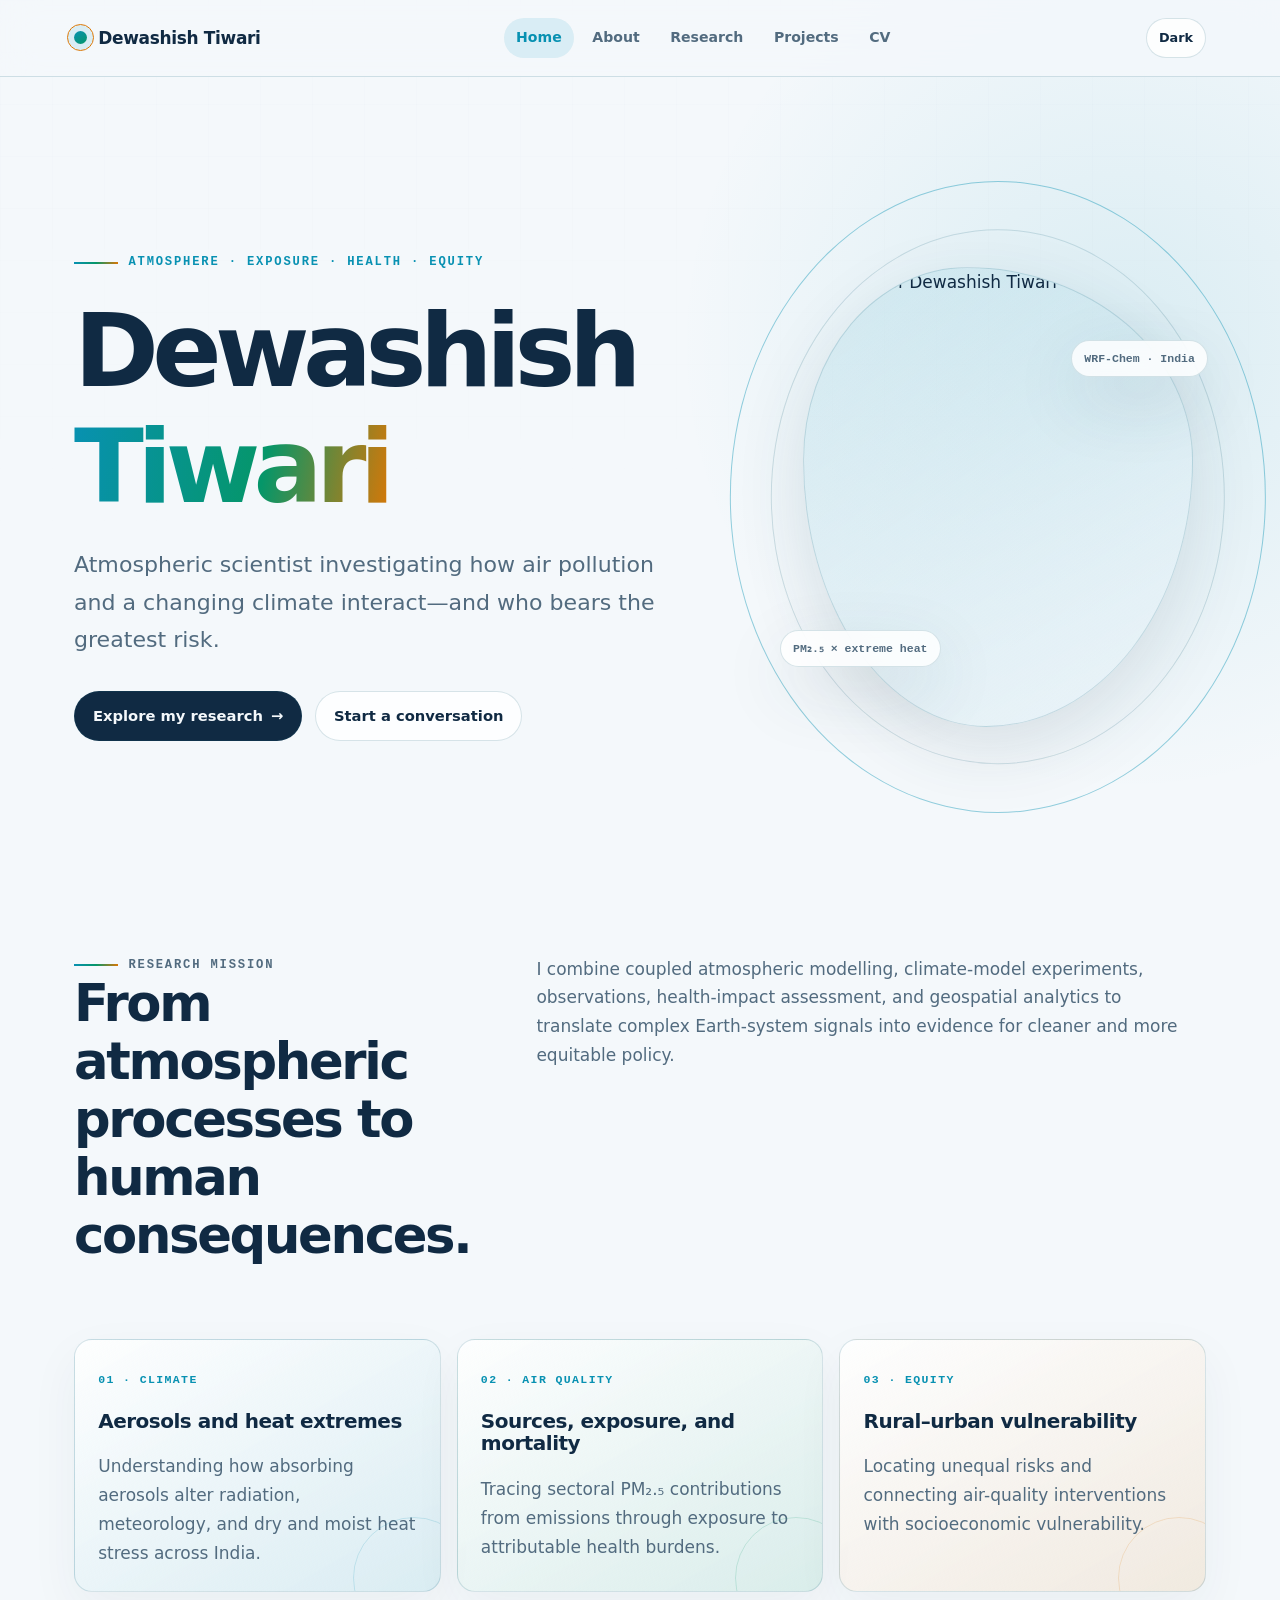
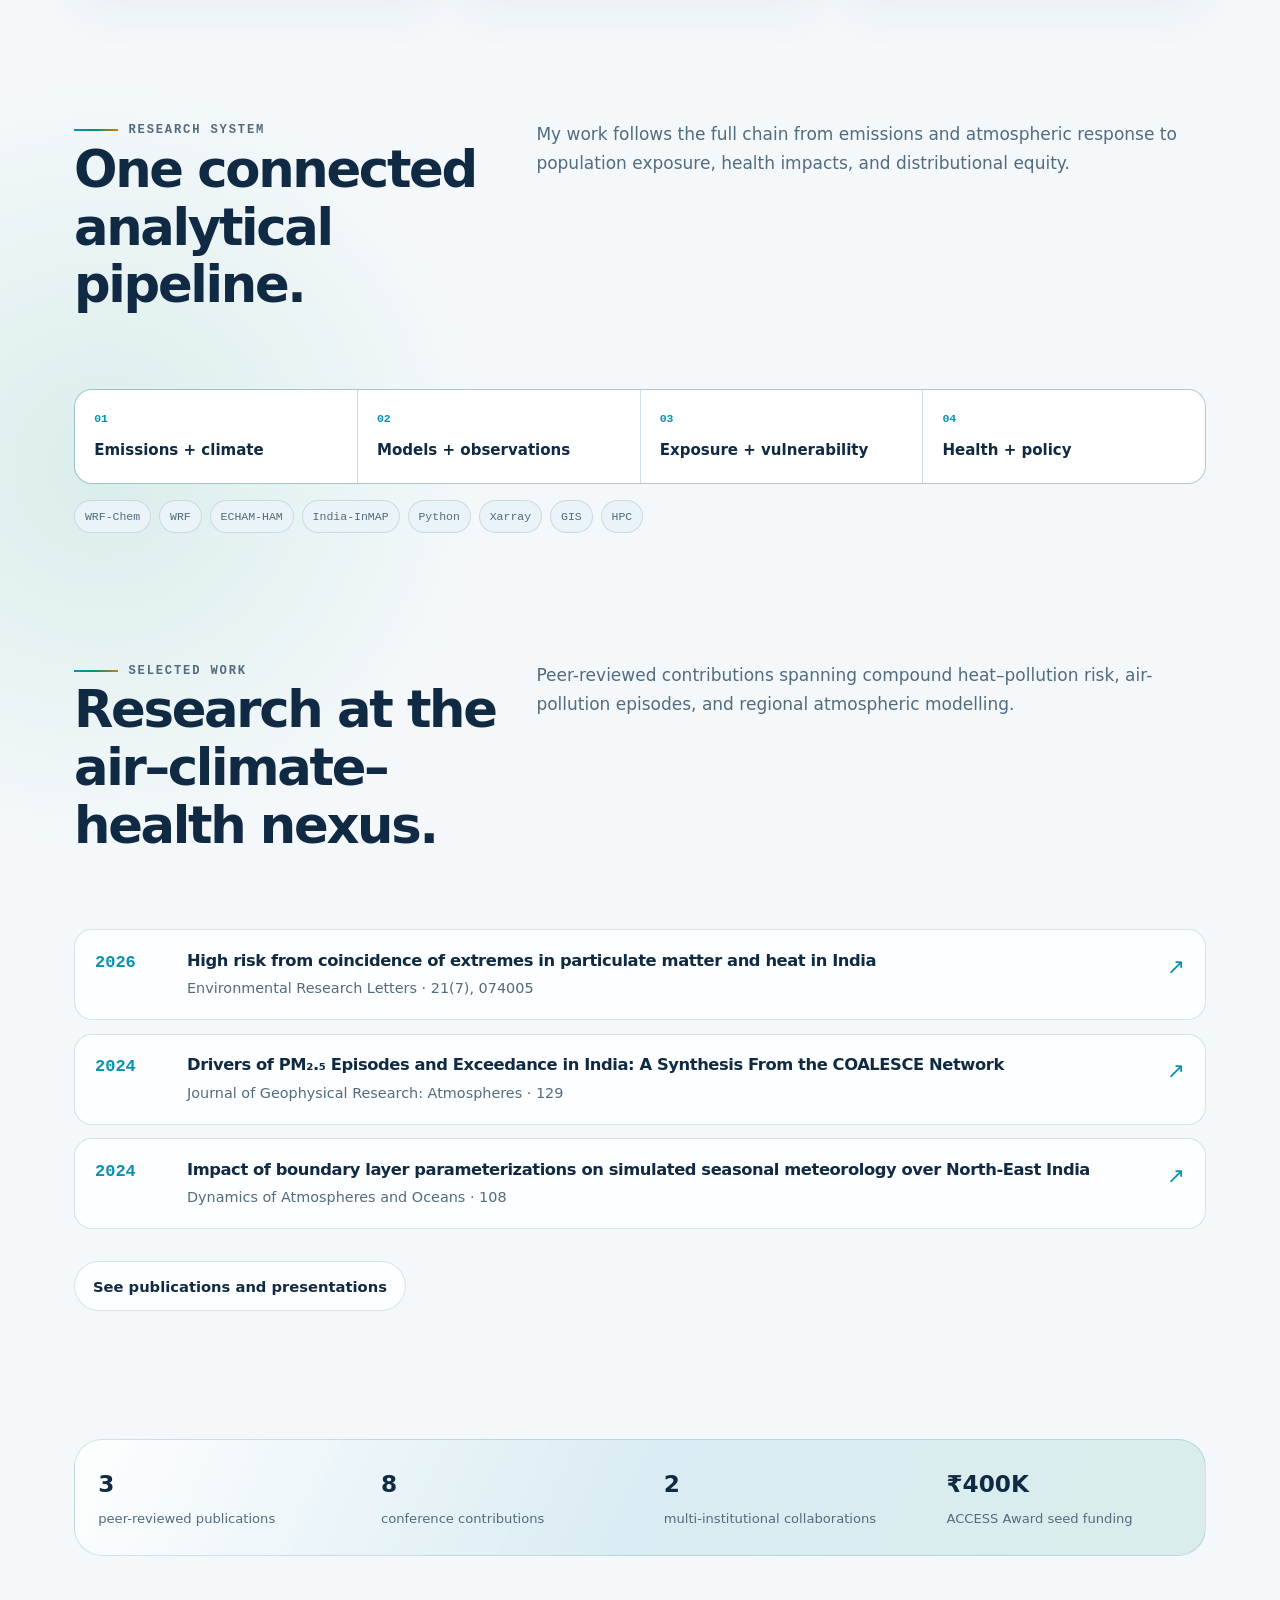
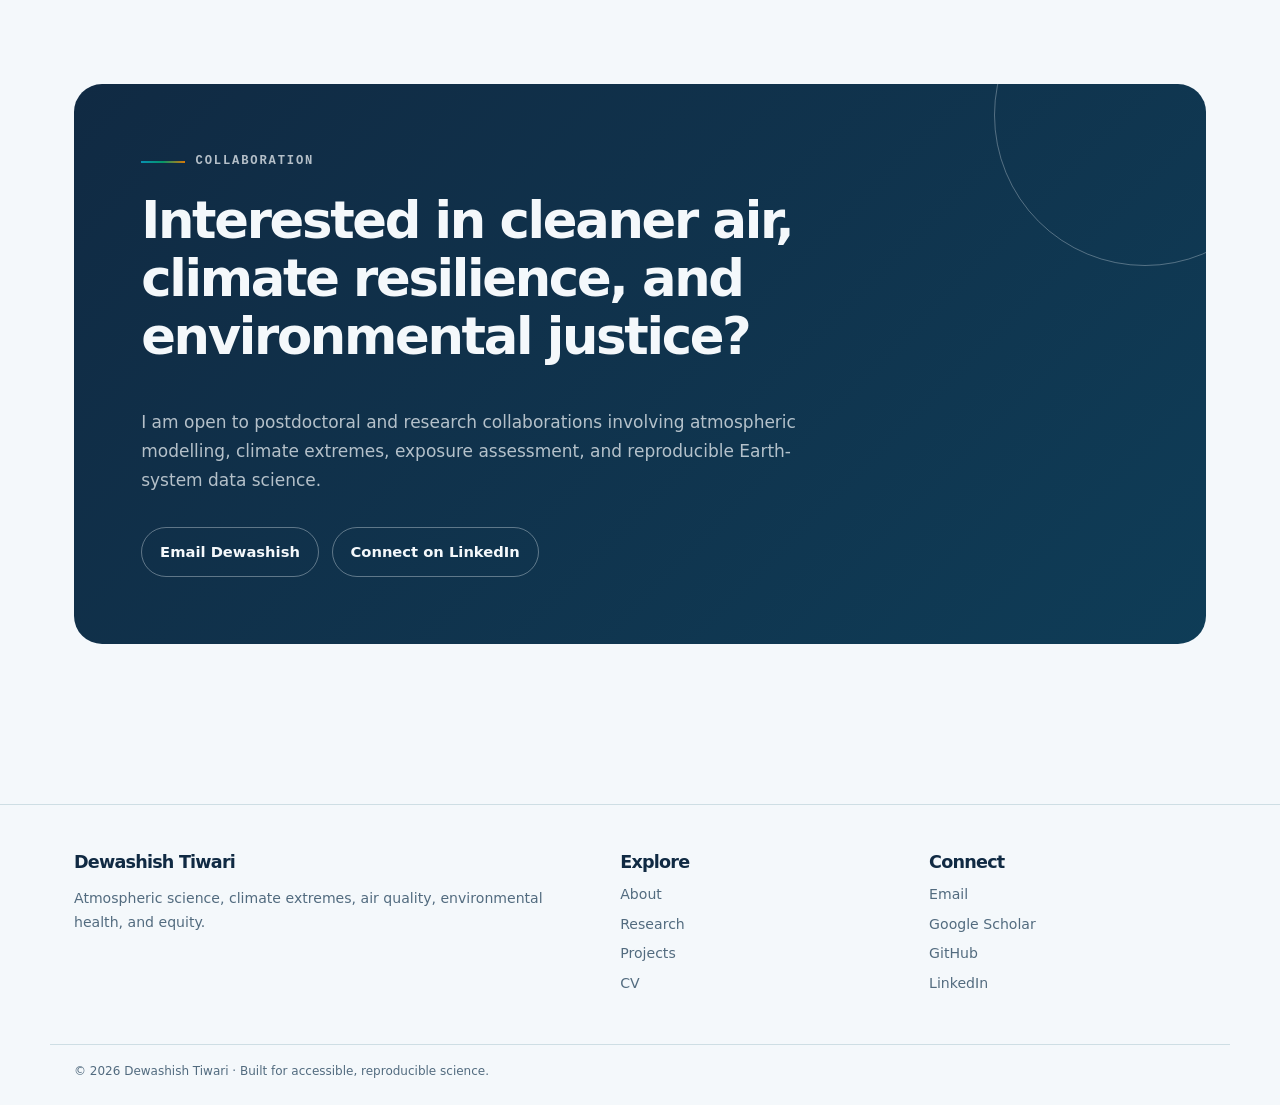
==== index.html @ 9bbf5a70 "feat: launch atmospheric science portfolio" ====
<!doctype html>
<html lang="en">
<head>
  <meta charset="utf-8">
  <meta name="viewport" content="width=device-width, initial-scale=1">
  <meta name="description" content="Dewashish Tiwari is an atmospheric scientist studying air pollution, climate extremes, environmental health, and socioeconomic vulnerability.">
  <meta name="theme-color" content="#071a2b">
  <title>Dewashish Tiwari | Atmospheric Scientist</title>
  <link rel="canonical" href="https://dewashishtiwari.github.io/">
  <link rel="icon" href="/assets/favicon.svg" type="image/svg+xml">
  <link rel="stylesheet" href="/assets/site.css">
  <script src="/assets/site.js" defer></script>
</head>
<body data-page="home">
  <a class="skip-link" href="#main">Skip to content</a>
  <header class="site-header">
    <nav class="nav-shell" aria-label="Primary navigation">
      <a class="brand" href="/"><span class="brand-mark" aria-hidden="true"></span><span>Dewashish Tiwari</span></a>
      <div class="nav-links" data-nav-links>
        <a href="/" data-page-link="home">Home</a>
        <a href="/about/" data-page-link="about">About</a>
        <a href="/research/" data-page-link="research">Research</a>
        <a href="/projects/" data-page-link="projects">Projects</a>
        <a href="/cv/" data-page-link="cv">CV</a>
      </div>
      <div class="nav-actions">
        <button class="icon-button" type="button" data-theme-toggle>Theme</button>
        <button class="icon-button menu-button" type="button" data-menu-toggle aria-expanded="false" aria-label="Open navigation">Menu</button>
      </div>
    </nav>
  </header>

  <main class="page" id="main">
    <section class="home-hero">
      <div>
        <p class="eyebrow">Atmosphere · Exposure · Health · Equity</p>
        <h1 class="hero-title">Dewashish<br><span>Tiwari</span></h1>
        <p class="lede">Atmospheric scientist investigating how air pollution and a changing climate interact—and who bears the greatest risk.</p>
        <div class="button-row">
          <a class="button primary" href="/research/">Explore my research <span aria-hidden="true">→</span></a>
          <a class="button secondary" href="mailto:dewashishtiwari07@gmail.com">Start a conversation</a>
        </div>
      </div>
      <div class="portrait-stage" aria-label="Portrait and research focus">
        <img class="portrait" src="https://avatars.githubusercontent.com/u/148653571?v=4" alt="Portrait of Dewashish Tiwari" width="460" height="460">
        <span class="signal-label one">WRF-Chem · India</span>
        <span class="signal-label two">PM₂.₅ × extreme heat</span>
      </div>
    </section>

    <section class="section reveal" aria-labelledby="mission-heading">
      <div class="section-header">
        <div><p class="eyebrow">Research mission</p><h2 id="mission-heading">From atmospheric processes to human consequences.</h2></div>
        <p>I combine coupled atmospheric modelling, climate-model experiments, observations, health-impact assessment, and geospatial analytics to translate complex Earth-system signals into evidence for cleaner and more equitable policy.</p>
      </div>
      <div class="grid-3">
        <article class="card focus-card cyan">
          <span class="number">01 · Climate</span>
          <h3>Aerosols and heat extremes</h3>
          <p>Understanding how absorbing aerosols alter radiation, meteorology, and dry and moist heat stress across India.</p>
        </article>
        <article class="card focus-card teal">
          <span class="number">02 · Air quality</span>
          <h3>Sources, exposure, and mortality</h3>
          <p>Tracing sectoral PM₂.₅ contributions from emissions through exposure to attributable health burdens.</p>
        </article>
        <article class="card focus-card amber">
          <span class="number">03 · Equity</span>
          <h3>Rural–urban vulnerability</h3>
          <p>Locating unequal risks and connecting air-quality interventions with socioeconomic vulnerability.</p>
        </article>
      </div>
    </section>

    <section class="section reveal" aria-labelledby="method-heading">
      <div class="section-header">
        <div><p class="eyebrow">Research system</p><h2 id="method-heading">One connected analytical pipeline.</h2></div>
        <p>My work follows the full chain from emissions and atmospheric response to population exposure, health impacts, and distributional equity.</p>
      </div>
      <div class="pipeline" aria-label="Research pipeline">
        <div><span>01</span><strong>Emissions + climate</strong></div>
        <div><span>02</span><strong>Models + observations</strong></div>
        <div><span>03</span><strong>Exposure + vulnerability</strong></div>
        <div><span>04</span><strong>Health + policy</strong></div>
      </div>
      <div class="tag-list" aria-label="Methods and tools">
        <span class="tag">WRF-Chem</span><span class="tag">WRF</span><span class="tag">ECHAM-HAM</span><span class="tag">India-InMAP</span><span class="tag">Python</span><span class="tag">Xarray</span><span class="tag">GIS</span><span class="tag">HPC</span>
      </div>
    </section>

    <section class="section reveal" aria-labelledby="publications-heading">
      <div class="section-header">
        <div><p class="eyebrow">Selected work</p><h2 id="publications-heading">Research at the air–climate–health nexus.</h2></div>
        <p>Peer-reviewed contributions spanning compound heat–pollution risk, air-pollution episodes, and regional atmospheric modelling.</p>
      </div>
      <div class="publication-list">
        <article class="publication">
          <span class="year">2026</span>
          <div><h3>High risk from coincidence of extremes in particulate matter and heat in India</h3><p>Environmental Research Letters · 21(7), 074005</p></div>
          <a class="arrow" href="https://doi.org/10.1088/1748-9326/ae2346" target="_blank" rel="noreferrer" aria-label="Open publication">↗</a>
        </article>
        <article class="publication">
          <span class="year">2024</span>
          <div><h3>Drivers of PM₂.₅ Episodes and Exceedance in India: A Synthesis From the COALESCE Network</h3><p>Journal of Geophysical Research: Atmospheres · 129</p></div>
          <a class="arrow" href="https://doi.org/10.1029/2024JD040834" target="_blank" rel="noreferrer" aria-label="Open publication">↗</a>
        </article>
        <article class="publication">
          <span class="year">2024</span>
          <div><h3>Impact of boundary layer parameterizations on simulated seasonal meteorology over North-East India</h3><p>Dynamics of Atmospheres and Oceans · 108</p></div>
          <a class="arrow" href="https://doi.org/10.1016/j.dynatmoce.2024.101505" target="_blank" rel="noreferrer" aria-label="Open publication">↗</a>
        </article>
      </div>
      <div class="button-row"><a class="button secondary" href="/research/">See publications and presentations</a></div>
    </section>

    <section class="section reveal" aria-label="Research highlights">
      <div class="stat-strip">
        <div class="stat"><strong>3</strong><span>peer-reviewed publications</span></div>
        <div class="stat"><strong>8</strong><span>conference contributions</span></div>
        <div class="stat"><strong>2</strong><span>multi-institutional collaborations</span></div>
        <div class="stat"><strong>₹400K</strong><span>ACCESS Award seed funding</span></div>
      </div>
    </section>

    <section class="section reveal">
      <div class="callout">
        <p class="eyebrow">Collaboration</p>
        <h2>Interested in cleaner air, climate resilience, and environmental justice?</h2>
        <p>I am open to postdoctoral and research collaborations involving atmospheric modelling, climate extremes, exposure assessment, and reproducible Earth-system data science.</p>
        <div class="button-row"><a class="button" href="mailto:dewashishtiwari07@gmail.com">Email Dewashish</a><a class="button" href="https://www.linkedin.com/in/dewashish-tiwari-4903a4145/" target="_blank" rel="noreferrer">Connect on LinkedIn</a></div>
      </div>
    </section>
  </main>

  <footer class="site-footer">
    <div class="footer-grid">
      <div><h2>Dewashish Tiwari</h2><p>Atmospheric science, climate extremes, air quality, environmental health, and equity.</p></div>
      <div><h2>Explore</h2><div class="footer-links"><a href="/about/">About</a><a href="/research/">Research</a><a href="/projects/">Projects</a><a href="/cv/">CV</a></div></div>
      <div><h2>Connect</h2><div class="footer-links"><a href="mailto:dewashishtiwari07@gmail.com">Email</a><a href="https://scholar.google.com/citations?user=yhNojn8AAAAJ&hl=en&oi=ao" target="_blank" rel="noreferrer">Google Scholar</a><a href="https://github.com/Dewashishtiwari" target="_blank" rel="noreferrer">GitHub</a><a href="https://www.linkedin.com/in/dewashish-tiwari-4903a4145/" target="_blank" rel="noreferrer">LinkedIn</a></div></div>
    </div>
    <div class="footer-bottom">© 2026 Dewashish Tiwari · Built for accessible, reproducible science.</div>
  </footer>
</body>
</html>
---- assets/site.css ----
:root {
  color-scheme: light;
  --bg: #f4f8fb;
  --surface: rgba(255, 255, 255, 0.82);
  --surface-solid: #ffffff;
  --surface-2: #eaf3f8;
  --ink: #102a43;
  --muted: #526b7f;
  --line: rgba(20, 96, 120, 0.17);
  --cyan: #0891b2;
  --teal: #059669;
  --amber: #d97706;
  --blue: #2563eb;
  --cyan-soft: rgba(8, 145, 178, 0.11);
  --teal-soft: rgba(5, 150, 105, 0.11);
  --amber-soft: rgba(217, 119, 6, 0.11);
  --shadow: 0 24px 70px rgba(30, 64, 86, 0.12);
  --radius-lg: 28px;
  --radius-md: 18px;
  --content: 1180px;
}

[data-theme="dark"] {
  color-scheme: dark;
  --bg: #06111d;
  --surface: rgba(9, 29, 47, 0.82);
  --surface-solid: #0b1d2f;
  --surface-2: #10283d;
  --ink: #ecf8ff;
  --muted: #9db4c6;
  --line: rgba(125, 211, 252, 0.16);
  --cyan: #22d3ee;
  --teal: #34d399;
  --amber: #f59e0b;
  --blue: #60a5fa;
  --cyan-soft: rgba(34, 211, 238, 0.1);
  --teal-soft: rgba(52, 211, 153, 0.1);
  --amber-soft: rgba(245, 158, 11, 0.1);
  --shadow: 0 30px 90px rgba(0, 0, 0, 0.32);
}

* { box-sizing: border-box; }

html { scroll-behavior: smooth; }

body {
  margin: 0;
  background:
    radial-gradient(circle at 88% 8%, var(--cyan-soft), transparent 28rem),
    radial-gradient(circle at 8% 48%, var(--teal-soft), transparent 24rem),
    var(--bg);
  color: var(--ink);
  font-family: Inter, ui-sans-serif, system-ui, -apple-system, BlinkMacSystemFont, "Segoe UI", sans-serif;
  font-size: 17px;
  line-height: 1.7;
  min-height: 100vh;
}

body::before {
  background-image:
    linear-gradient(var(--line) 1px, transparent 1px),
    linear-gradient(90deg, var(--line) 1px, transparent 1px);
  background-size: 52px 52px;
  content: "";
  inset: 0;
  mask-image: linear-gradient(to bottom, rgba(0,0,0,.32), transparent 72%);
  opacity: .24;
  pointer-events: none;
  position: fixed;
  z-index: -2;
}

a { color: var(--cyan); text-underline-offset: 4px; }
a:hover { color: var(--teal); }
img { display: block; max-width: 100%; }

.skip-link {
  background: var(--ink);
  color: var(--bg);
  left: 1rem;
  padding: .7rem 1rem;
  position: fixed;
  top: -5rem;
  z-index: 100;
}
.skip-link:focus { top: 1rem; }

.site-header {
  backdrop-filter: blur(18px);
  background: color-mix(in srgb, var(--bg) 78%, transparent);
  border-bottom: 1px solid var(--line);
  position: sticky;
  top: 0;
  z-index: 40;
}

.nav-shell {
  align-items: center;
  display: flex;
  justify-content: space-between;
  margin: 0 auto;
  max-width: var(--content);
  min-height: 76px;
  padding: .7rem 1.5rem;
}

.brand {
  align-items: center;
  color: var(--ink);
  display: inline-flex;
  font-weight: 760;
  gap: .7rem;
  letter-spacing: -.02em;
  text-decoration: none;
}

.brand-mark {
  background: linear-gradient(145deg, var(--cyan), var(--teal));
  border-radius: 50%;
  box-shadow: 0 0 0 6px var(--cyan-soft);
  height: 13px;
  position: relative;
  width: 13px;
}

.brand-mark::after {
  border: 1px solid var(--amber);
  border-radius: 50%;
  content: "";
  height: 25px;
  left: -7px;
  position: absolute;
  top: -7px;
  width: 25px;
}

.nav-links { align-items: center; display: flex; gap: .35rem; }
.nav-links a {
  border-radius: 999px;
  color: var(--muted);
  font-size: .88rem;
  font-weight: 650;
  padding: .48rem .78rem;
  text-decoration: none;
}
.nav-links a:hover,
.nav-links a[aria-current="page"] { background: var(--cyan-soft); color: var(--cyan); }

.icon-button {
  align-items: center;
  background: var(--surface);
  border: 1px solid var(--line);
  border-radius: 999px;
  color: var(--ink);
  cursor: pointer;
  display: inline-flex;
  font: inherit;
  font-size: .8rem;
  font-weight: 700;
  height: 40px;
  justify-content: center;
  min-width: 40px;
  padding: 0 .75rem;
}

.menu-button { display: none; }

.page {
  margin: 0 auto;
  max-width: var(--content);
  padding: 3.6rem 1.5rem 6rem;
}

.home-hero {
  align-items: center;
  display: grid;
  gap: clamp(2.5rem, 7vw, 7rem);
  grid-template-columns: minmax(0, 1.2fr) minmax(290px, .8fr);
  min-height: calc(100vh - 144px);
  padding: 3rem 0 5rem;
}

.eyebrow {
  align-items: center;
  color: var(--cyan);
  display: flex;
  font-family: "SFMono-Regular", Consolas, monospace;
  font-size: .76rem;
  font-weight: 700;
  gap: .65rem;
  letter-spacing: .15em;
  margin: 0 0 1.25rem;
  text-transform: uppercase;
}

.eyebrow::before {
  background: linear-gradient(90deg, var(--cyan), var(--teal), var(--amber));
  content: "";
  height: 2px;
  width: 44px;
}

h1, h2, h3 { line-height: 1.13; margin-top: 0; }
h1 { font-size: clamp(3.2rem, 8vw, 6.7rem); letter-spacing: -.065em; margin-bottom: 1.35rem; }
h2 { font-size: clamp(2rem, 4vw, 3.4rem); letter-spacing: -.045em; }
h3 { font-size: 1.25rem; letter-spacing: -.025em; }

.hero-title span {
  background: linear-gradient(100deg, var(--cyan), var(--teal) 60%, var(--amber));
  background-clip: text;
  color: transparent;
}

.lede { color: var(--muted); font-size: clamp(1.12rem, 2vw, 1.38rem); max-width: 720px; }
.intro { color: var(--muted); font-size: 1.08rem; max-width: 760px; }

.button-row { display: flex; flex-wrap: wrap; gap: .8rem; margin-top: 2rem; }
.button {
  align-items: center;
  border: 1px solid var(--line);
  border-radius: 999px;
  display: inline-flex;
  font-size: .92rem;
  font-weight: 750;
  gap: .5rem;
  padding: .72rem 1.12rem;
  text-decoration: none;
}
.button.primary { background: var(--ink); color: var(--bg); }
.button.primary:hover { background: var(--cyan); color: #fff; }
.button.secondary { background: var(--surface); color: var(--ink); }
.button.secondary:hover { border-color: var(--cyan); color: var(--cyan); }

.portrait-stage { margin: 0 auto; max-width: 390px; position: relative; width: 100%; }
.portrait-stage::before,
.portrait-stage::after {
  border: 1px solid var(--line);
  border-radius: 50%;
  content: "";
  left: 50%;
  position: absolute;
  top: 50%;
  transform: translate(-50%, -50%);
}
.portrait-stage::before { height: 116%; width: 116%; }
.portrait-stage::after { border-color: var(--cyan); height: 137%; opacity: .42; width: 137%; }

.portrait {
  aspect-ratio: 1;
  background: linear-gradient(145deg, var(--cyan-soft), var(--surface-2));
  border: 1px solid var(--line);
  border-radius: 42% 58% 53% 47% / 42% 42% 58% 58%;
  box-shadow: var(--shadow);
  object-fit: cover;
  position: relative;
  width: 100%;
  z-index: 2;
}

.signal-label {
  backdrop-filter: blur(12px);
  background: var(--surface);
  border: 1px solid var(--line);
  border-radius: 999px;
  box-shadow: var(--shadow);
  color: var(--muted);
  font-family: "SFMono-Regular", Consolas, monospace;
  font-size: .72rem;
  font-weight: 700;
  padding: .48rem .78rem;
  position: absolute;
  z-index: 3;
}
.signal-label.one { right: -1rem; top: 16%; }
.signal-label.two { bottom: 13%; left: -1.4rem; }

.section { padding: 4rem 0; }
.section-header { display: grid; gap: 1rem; grid-template-columns: .8fr 1.2fr; margin-bottom: 2rem; }
.section-header p { color: var(--muted); margin: 0; max-width: 650px; }

.grid-2, .grid-3, .grid-4 { display: grid; gap: 1rem; }
.grid-2 { grid-template-columns: repeat(2, minmax(0, 1fr)); }
.grid-3 { grid-template-columns: repeat(3, minmax(0, 1fr)); }
.grid-4 { grid-template-columns: repeat(4, minmax(0, 1fr)); }

.card {
  background: var(--surface);
  border: 1px solid var(--line);
  border-radius: var(--radius-md);
  box-shadow: 0 18px 50px rgba(30, 64, 86, .05);
  padding: 1.45rem;
}
.card p { color: var(--muted); margin-bottom: 0; }
.card .number {
  color: var(--cyan);
  font-family: "SFMono-Regular", Consolas, monospace;
  font-size: .72rem;
  font-weight: 750;
  letter-spacing: .12em;
  text-transform: uppercase;
}

.focus-card { min-height: 250px; overflow: hidden; position: relative; }
.focus-card::after {
  border: 1px solid currentColor;
  border-radius: 50%;
  bottom: -48px;
  content: "";
  height: 120px;
  opacity: .16;
  position: absolute;
  right: -35px;
  width: 120px;
}
.focus-card.cyan { background: linear-gradient(150deg, var(--surface), var(--cyan-soft)); color: var(--cyan); }
.focus-card.teal { background: linear-gradient(150deg, var(--surface), var(--teal-soft)); color: var(--teal); }
.focus-card.amber { background: linear-gradient(150deg, var(--surface), var(--amber-soft)); color: var(--amber); }
.focus-card h3 { color: var(--ink); margin-top: 1.1rem; }

.publication-list { display: grid; gap: .85rem; }
.publication {
  align-items: start;
  background: var(--surface);
  border: 1px solid var(--line);
  border-radius: var(--radius-md);
  display: grid;
  gap: 1rem;
  grid-template-columns: 76px 1fr auto;
  padding: 1.15rem 1.25rem;
}
.publication .year { color: var(--cyan); font-family: "SFMono-Regular", Consolas, monospace; font-weight: 750; }
.publication h3 { font-size: 1.02rem; line-height: 1.45; margin-bottom: .25rem; }
.publication p { color: var(--muted); font-size: .9rem; margin: 0; }
.publication .arrow { font-size: 1.35rem; text-decoration: none; }

.page-hero { border-bottom: 1px solid var(--line); padding: 3rem 0 3.5rem; }
.page-hero h1 { font-size: clamp(2.8rem, 7vw, 5.6rem); max-width: 980px; }
.page-hero .lede { max-width: 850px; }

.about-grid { align-items: start; display: grid; gap: 3rem; grid-template-columns: 320px 1fr; }
.profile-panel { position: sticky; top: 110px; }
.profile-panel .portrait { margin-bottom: 1.5rem; }
.profile-panel dl { border-top: 1px solid var(--line); margin: 0; }
.profile-panel dl div { border-bottom: 1px solid var(--line); padding: .72rem 0; }
.profile-panel dt { color: var(--muted); font-size: .73rem; font-weight: 700; letter-spacing: .1em; text-transform: uppercase; }
.profile-panel dd { margin: .12rem 0 0; }

.prose { max-width: 760px; }
.prose h2 { font-size: clamp(1.9rem, 4vw, 2.8rem); margin-top: 3rem; }
.prose p { color: var(--muted); }
.prose strong { color: var(--ink); }

.pipeline {
  display: grid;
  gap: 1px;
  grid-template-columns: repeat(4, 1fr);
  margin-top: 2rem;
  overflow: hidden;
  border: 1px solid var(--line);
  border-radius: var(--radius-md);
  background: var(--line);
}
.pipeline div { background: var(--surface-solid); padding: 1.2rem; }
.pipeline span { color: var(--cyan); display: block; font-family: "SFMono-Regular", Consolas, monospace; font-size: .72rem; font-weight: 750; margin-bottom: .4rem; }
.pipeline strong { font-size: .94rem; }

.timeline { margin-left: .55rem; padding-left: 1.7rem; position: relative; }
.timeline::before { background: linear-gradient(var(--cyan), var(--teal), var(--amber)); content: ""; inset: .45rem auto .5rem 0; position: absolute; width: 2px; }
.timeline-item { padding: 0 0 2.2rem 1rem; position: relative; }
.timeline-item::before { background: var(--bg); border: 3px solid var(--cyan); border-radius: 50%; content: ""; height: 13px; left: -2.1rem; position: absolute; top: .42rem; width: 13px; }
.timeline-item .date { color: var(--cyan); font-family: "SFMono-Regular", Consolas, monospace; font-size: .78rem; font-weight: 750; }
.timeline-item h3 { margin: .35rem 0 .2rem; }
.timeline-item p, .timeline-item li { color: var(--muted); }

.tag-list { display: flex; flex-wrap: wrap; gap: .5rem; margin-top: 1rem; }
.tag {
  background: var(--surface-2);
  border: 1px solid var(--line);
  border-radius: 999px;
  color: var(--muted);
  font-family: "SFMono-Regular", Consolas, monospace;
  font-size: .72rem;
  padding: .35rem .62rem;
}

.project-card { display: flex; flex-direction: column; min-height: 330px; }
.project-card .status { color: var(--teal); font-family: "SFMono-Regular", Consolas, monospace; font-size: .72rem; font-weight: 750; letter-spacing: .08em; text-transform: uppercase; }
.project-card .project-link { margin-top: auto; padding-top: 1.2rem; }

.cv-section { border-top: 1px solid var(--line); display: grid; gap: 2rem; grid-template-columns: 230px 1fr; padding: 3rem 0; }
.cv-section > h2 { font-size: 1.35rem; }
.cv-entry { margin-bottom: 2rem; }
.cv-entry:last-child { margin-bottom: 0; }
.cv-entry-header { align-items: baseline; display: flex; gap: 1rem; justify-content: space-between; }
.cv-entry h3 { margin-bottom: .2rem; }
.cv-entry .date { color: var(--cyan); flex: none; font-family: "SFMono-Regular", Consolas, monospace; font-size: .78rem; font-weight: 750; }
.cv-entry .institution, .cv-entry p, .cv-entry li { color: var(--muted); }
.cv-entry ul { padding-left: 1.2rem; }

.stat-strip {
  background: linear-gradient(115deg, var(--surface), var(--cyan-soft), var(--teal-soft));
  border: 1px solid var(--line);
  border-radius: var(--radius-lg);
  display: grid;
  gap: 1px;
  grid-template-columns: repeat(4, 1fr);
  overflow: hidden;
}
.stat { padding: 1.45rem; }
.stat strong { display: block; font-size: 1.45rem; }
.stat span { color: var(--muted); font-size: .82rem; }

.callout {
  background: var(--ink);
  background: linear-gradient(135deg, var(--ink), color-mix(in srgb, var(--ink) 82%, var(--cyan)));
  border-radius: var(--radius-lg);
  color: var(--bg);
  overflow: hidden;
  padding: clamp(2rem, 6vw, 4.2rem);
  position: relative;
}
.callout::after { border: 1px solid color-mix(in srgb, var(--bg) 30%, transparent); border-radius: 50%; content: ""; height: 300px; position: absolute; right: -90px; top: -120px; width: 300px; }
.callout h2 { max-width: 760px; position: relative; z-index: 1; }
.callout p { color: color-mix(in srgb, var(--bg) 72%, transparent); max-width: 700px; position: relative; z-index: 1; }
.callout .button { border-color: color-mix(in srgb, var(--bg) 35%, transparent); color: var(--bg); position: relative; z-index: 1; }

.site-footer { border-top: 1px solid var(--line); }
.footer-grid { display: grid; gap: 2rem; grid-template-columns: 1.3fr .7fr .7fr; margin: 0 auto; max-width: var(--content); padding: 3rem 1.5rem; }
.footer-grid h2 { font-size: 1.1rem; margin-bottom: .65rem; }
.footer-grid p, .footer-grid a { color: var(--muted); font-size: .88rem; }
.footer-links { display: grid; gap: .35rem; }
.footer-links a { text-decoration: none; }
.footer-bottom { border-top: 1px solid var(--line); color: var(--muted); font-size: .75rem; margin: 0 auto; max-width: var(--content); padding: 1rem 1.5rem 1.5rem; }

.reveal { opacity: 1; transform: none; }
.js .reveal { opacity: 0; transform: translateY(14px); transition: opacity .55s ease, transform .55s ease; }
.js .reveal.visible { opacity: 1; transform: translateY(0); }

:focus-visible { outline: 3px solid var(--amber); outline-offset: 3px; }

@media (max-width: 900px) {
  .menu-button { display: inline-flex; }
  .nav-actions { align-items: center; display: flex; gap: .5rem; }
  .nav-links {
    align-items: stretch;
    background: var(--surface-solid);
    border: 1px solid var(--line);
    border-radius: var(--radius-md);
    box-shadow: var(--shadow);
    display: none;
    flex-direction: column;
    left: 1rem;
    padding: .75rem;
    position: absolute;
    right: 1rem;
    top: calc(100% + .5rem);
  }
  .nav-links.open { display: flex; }
  .home-hero { grid-template-columns: 1fr; min-height: auto; }
  .portrait-stage { margin-top: 3rem; max-width: 320px; }
  .section-header, .about-grid, .cv-section { grid-template-columns: 1fr; }
  .profile-panel { position: static; }
  .profile-panel .portrait { max-width: 300px; }
  .grid-3, .grid-4 { grid-template-columns: repeat(2, minmax(0, 1fr)); }
  .pipeline { grid-template-columns: repeat(2, 1fr); }
  .footer-grid { grid-template-columns: 1fr 1fr; }
  .footer-grid > :first-child { grid-column: 1 / -1; }
}

@media (max-width: 620px) {
  body { font-size: 16px; }
  .page { padding: 2.4rem 1rem 4.5rem; }
  .nav-shell { padding-inline: 1rem; }
  .brand span:last-child { max-width: 190px; overflow: hidden; text-overflow: ellipsis; white-space: nowrap; }
  .grid-2, .grid-3, .grid-4, .stat-strip { grid-template-columns: 1fr; }
  .publication { grid-template-columns: 54px 1fr; }
  .publication .arrow { display: none; }
  .pipeline { grid-template-columns: 1fr; }
  .cv-entry-header { align-items: flex-start; flex-direction: column; gap: .2rem; }
  .footer-grid { grid-template-columns: 1fr; }
  .footer-grid > :first-child { grid-column: auto; }
  .signal-label.one { right: -.4rem; }
  .signal-label.two { left: -.4rem; }
}

@media (prefers-reduced-motion: reduce) {
  *, *::before, *::after { scroll-behavior: auto !important; transition: none !important; }
  .reveal { opacity: 1; transform: none; }
}
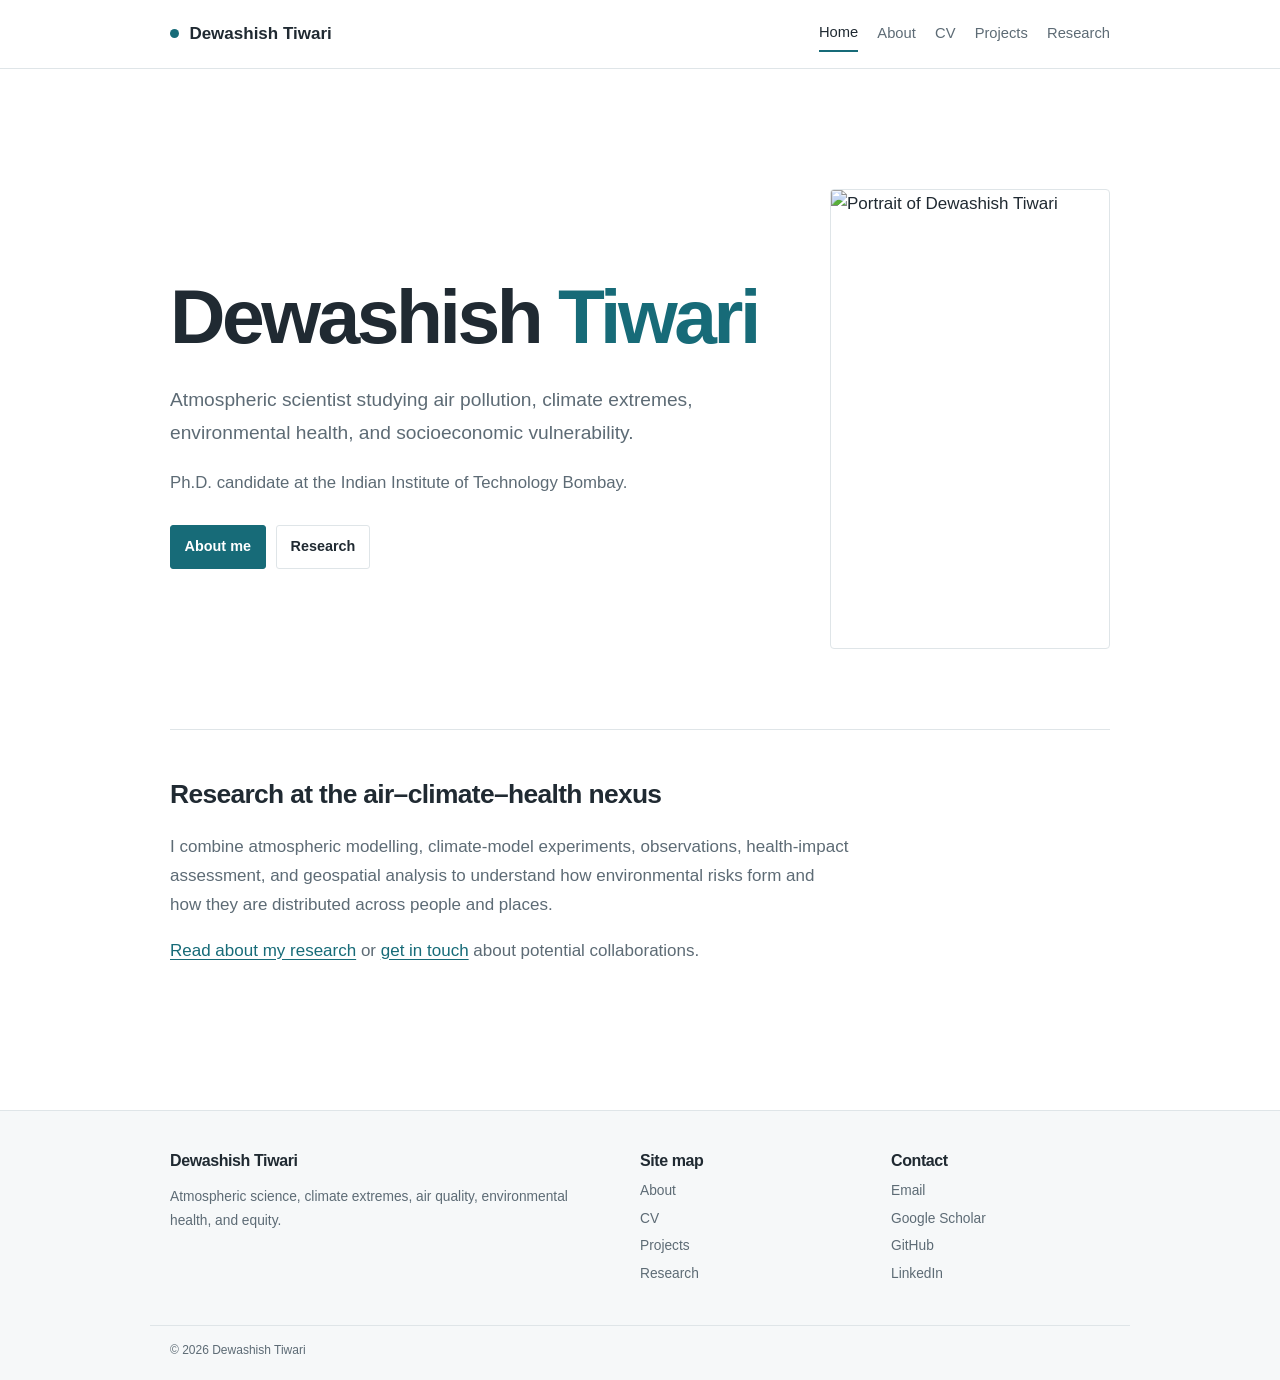
==== commit 55cac971: "style: simplify academic portfolio design" ====
--- a/index.html
+++ b/index.html
@@ -4,7 +4,7 @@
   <meta charset="utf-8">
   <meta name="viewport" content="width=device-width, initial-scale=1">
   <meta name="description" content="Dewashish Tiwari is an atmospheric scientist studying air pollution, climate extremes, environmental health, and socioeconomic vulnerability.">
-  <meta name="theme-color" content="#071a2b">
+  <meta name="theme-color" content="#ffffff">
   <title>Dewashish Tiwari | Atmospheric Scientist</title>
   <link rel="canonical" href="https://dewashishtiwari.github.io/">
   <link rel="icon" href="/assets/favicon.svg" type="image/svg+xml">
@@ -19,115 +19,30 @@
       <div class="nav-links" data-nav-links>
         <a href="/" data-page-link="home">Home</a>
         <a href="/about/" data-page-link="about">About</a>
+        <a href="/cv/" data-page-link="cv">CV</a>
+        <a href="/projects/" data-page-link="projects">Projects</a>
         <a href="/research/" data-page-link="research">Research</a>
-        <a href="/projects/" data-page-link="projects">Projects</a>
-        <a href="/cv/" data-page-link="cv">CV</a>
       </div>
-      <div class="nav-actions">
-        <button class="icon-button" type="button" data-theme-toggle>Theme</button>
-        <button class="icon-button menu-button" type="button" data-menu-toggle aria-expanded="false" aria-label="Open navigation">Menu</button>
-      </div>
+      <div class="nav-actions"><button class="icon-button menu-button" type="button" data-menu-toggle aria-expanded="false" aria-label="Open navigation">Menu</button></div>
     </nav>
   </header>
 
   <main class="page" id="main">
     <section class="home-hero">
       <div>
-        <p class="eyebrow">Atmosphere · Exposure · Health · Equity</p>
-        <h1 class="hero-title">Dewashish<br><span>Tiwari</span></h1>
-        <p class="lede">Atmospheric scientist investigating how air pollution and a changing climate interact—and who bears the greatest risk.</p>
-        <div class="button-row">
-          <a class="button primary" href="/research/">Explore my research <span aria-hidden="true">→</span></a>
-          <a class="button secondary" href="mailto:dewashishtiwari07@gmail.com">Start a conversation</a>
-        </div>
+        <h1 class="hero-title">Dewashish <span>Tiwari</span></h1>
+        <p class="lede">Atmospheric scientist studying air pollution, climate extremes, environmental health, and socioeconomic vulnerability.</p>
+        <p class="intro">Ph.D. candidate at the Indian Institute of Technology Bombay.</p>
+        <div class="button-row"><a class="button primary" href="/about/">About me</a><a class="button secondary" href="/research/">Research</a></div>
       </div>
-      <div class="portrait-stage" aria-label="Portrait and research focus">
-        <img class="portrait" src="https://avatars.githubusercontent.com/u/148653571?v=4" alt="Portrait of Dewashish Tiwari" width="460" height="460">
-        <span class="signal-label one">WRF-Chem · India</span>
-        <span class="signal-label two">PM₂.₅ × extreme heat</span>
-      </div>
+      <div class="portrait-stage"><img class="portrait" src="https://avatars.githubusercontent.com/u/148653571?v=4" alt="Portrait of Dewashish Tiwari" width="460" height="460"></div>
     </section>
 
-    <section class="section reveal" aria-labelledby="mission-heading">
-      <div class="section-header">
-        <div><p class="eyebrow">Research mission</p><h2 id="mission-heading">From atmospheric processes to human consequences.</h2></div>
-        <p>I combine coupled atmospheric modelling, climate-model experiments, observations, health-impact assessment, and geospatial analytics to translate complex Earth-system signals into evidence for cleaner and more equitable policy.</p>
-      </div>
-      <div class="grid-3">
-        <article class="card focus-card cyan">
-          <span class="number">01 · Climate</span>
-          <h3>Aerosols and heat extremes</h3>
-          <p>Understanding how absorbing aerosols alter radiation, meteorology, and dry and moist heat stress across India.</p>
-        </article>
-        <article class="card focus-card teal">
-          <span class="number">02 · Air quality</span>
-          <h3>Sources, exposure, and mortality</h3>
-          <p>Tracing sectoral PM₂.₅ contributions from emissions through exposure to attributable health burdens.</p>
-        </article>
-        <article class="card focus-card amber">
-          <span class="number">03 · Equity</span>
-          <h3>Rural–urban vulnerability</h3>
-          <p>Locating unequal risks and connecting air-quality interventions with socioeconomic vulnerability.</p>
-        </article>
-      </div>
-    </section>
-
-    <section class="section reveal" aria-labelledby="method-heading">
-      <div class="section-header">
-        <div><p class="eyebrow">Research system</p><h2 id="method-heading">One connected analytical pipeline.</h2></div>
-        <p>My work follows the full chain from emissions and atmospheric response to population exposure, health impacts, and distributional equity.</p>
-      </div>
-      <div class="pipeline" aria-label="Research pipeline">
-        <div><span>01</span><strong>Emissions + climate</strong></div>
-        <div><span>02</span><strong>Models + observations</strong></div>
-        <div><span>03</span><strong>Exposure + vulnerability</strong></div>
-        <div><span>04</span><strong>Health + policy</strong></div>
-      </div>
-      <div class="tag-list" aria-label="Methods and tools">
-        <span class="tag">WRF-Chem</span><span class="tag">WRF</span><span class="tag">ECHAM-HAM</span><span class="tag">India-InMAP</span><span class="tag">Python</span><span class="tag">Xarray</span><span class="tag">GIS</span><span class="tag">HPC</span>
-      </div>
-    </section>
-
-    <section class="section reveal" aria-labelledby="publications-heading">
-      <div class="section-header">
-        <div><p class="eyebrow">Selected work</p><h2 id="publications-heading">Research at the air–climate–health nexus.</h2></div>
-        <p>Peer-reviewed contributions spanning compound heat–pollution risk, air-pollution episodes, and regional atmospheric modelling.</p>
-      </div>
-      <div class="publication-list">
-        <article class="publication">
-          <span class="year">2026</span>
-          <div><h3>High risk from coincidence of extremes in particulate matter and heat in India</h3><p>Environmental Research Letters · 21(7), 074005</p></div>
-          <a class="arrow" href="https://doi.org/10.1088/1748-9326/ae2346" target="_blank" rel="noreferrer" aria-label="Open publication">↗</a>
-        </article>
-        <article class="publication">
-          <span class="year">2024</span>
-          <div><h3>Drivers of PM₂.₅ Episodes and Exceedance in India: A Synthesis From the COALESCE Network</h3><p>Journal of Geophysical Research: Atmospheres · 129</p></div>
-          <a class="arrow" href="https://doi.org/10.1029/2024JD040834" target="_blank" rel="noreferrer" aria-label="Open publication">↗</a>
-        </article>
-        <article class="publication">
-          <span class="year">2024</span>
-          <div><h3>Impact of boundary layer parameterizations on simulated seasonal meteorology over North-East India</h3><p>Dynamics of Atmospheres and Oceans · 108</p></div>
-          <a class="arrow" href="https://doi.org/10.1016/j.dynatmoce.2024.101505" target="_blank" rel="noreferrer" aria-label="Open publication">↗</a>
-        </article>
-      </div>
-      <div class="button-row"><a class="button secondary" href="/research/">See publications and presentations</a></div>
-    </section>
-
-    <section class="section reveal" aria-label="Research highlights">
-      <div class="stat-strip">
-        <div class="stat"><strong>3</strong><span>peer-reviewed publications</span></div>
-        <div class="stat"><strong>8</strong><span>conference contributions</span></div>
-        <div class="stat"><strong>2</strong><span>multi-institutional collaborations</span></div>
-        <div class="stat"><strong>₹400K</strong><span>ACCESS Award seed funding</span></div>
-      </div>
-    </section>
-
-    <section class="section reveal">
-      <div class="callout">
-        <p class="eyebrow">Collaboration</p>
-        <h2>Interested in cleaner air, climate resilience, and environmental justice?</h2>
-        <p>I am open to postdoctoral and research collaborations involving atmospheric modelling, climate extremes, exposure assessment, and reproducible Earth-system data science.</p>
-        <div class="button-row"><a class="button" href="mailto:dewashishtiwari07@gmail.com">Email Dewashish</a><a class="button" href="https://www.linkedin.com/in/dewashish-tiwari-4903a4145/" target="_blank" rel="noreferrer">Connect on LinkedIn</a></div>
+    <section class="section" aria-labelledby="intro-heading">
+      <div class="prose">
+        <h2 id="intro-heading">Research at the air–climate–health nexus</h2>
+        <p>I combine atmospheric modelling, climate-model experiments, observations, health-impact assessment, and geospatial analysis to understand how environmental risks form and how they are distributed across people and places.</p>
+        <p><a href="/research/">Read about my research</a> or <a href="mailto:dewashishtiwari07@gmail.com">get in touch</a> about potential collaborations.</p>
       </div>
     </section>
   </main>
@@ -135,10 +50,10 @@
   <footer class="site-footer">
     <div class="footer-grid">
       <div><h2>Dewashish Tiwari</h2><p>Atmospheric science, climate extremes, air quality, environmental health, and equity.</p></div>
-      <div><h2>Explore</h2><div class="footer-links"><a href="/about/">About</a><a href="/research/">Research</a><a href="/projects/">Projects</a><a href="/cv/">CV</a></div></div>
-      <div><h2>Connect</h2><div class="footer-links"><a href="mailto:dewashishtiwari07@gmail.com">Email</a><a href="https://scholar.google.com/citations?user=yhNojn8AAAAJ&hl=en&oi=ao" target="_blank" rel="noreferrer">Google Scholar</a><a href="https://github.com/Dewashishtiwari" target="_blank" rel="noreferrer">GitHub</a><a href="https://www.linkedin.com/in/dewashish-tiwari-4903a4145/" target="_blank" rel="noreferrer">LinkedIn</a></div></div>
+      <div><h2>Site map</h2><div class="footer-links"><a href="/about/">About</a><a href="/cv/">CV</a><a href="/projects/">Projects</a><a href="/research/">Research</a></div></div>
+      <div><h2>Contact</h2><div class="footer-links"><a href="mailto:dewashishtiwari07@gmail.com">Email</a><a href="https://scholar.google.com/citations?user=yhNojn8AAAAJ&hl=en&oi=ao" target="_blank" rel="noreferrer">Google Scholar</a><a href="https://github.com/Dewashishtiwari" target="_blank" rel="noreferrer">GitHub</a><a href="https://www.linkedin.com/in/dewashish-tiwari-4903a4145/" target="_blank" rel="noreferrer">LinkedIn</a></div></div>
     </div>
-    <div class="footer-bottom">© 2026 Dewashish Tiwari · Built for accessible, reproducible science.</div>
+    <div class="footer-bottom">© 2026 Dewashish Tiwari</div>
   </footer>
 </body>
 </html>
--- a/assets/site.css
+++ b/assets/site.css
@@ -1,489 +1,284 @@
 :root {
-  color-scheme: light;
-  --bg: #f4f8fb;
-  --surface: rgba(255, 255, 255, 0.82);
-  --surface-solid: #ffffff;
-  --surface-2: #eaf3f8;
-  --ink: #102a43;
-  --muted: #526b7f;
-  --line: rgba(20, 96, 120, 0.17);
-  --cyan: #0891b2;
-  --teal: #059669;
-  --amber: #d97706;
-  --blue: #2563eb;
-  --cyan-soft: rgba(8, 145, 178, 0.11);
-  --teal-soft: rgba(5, 150, 105, 0.11);
-  --amber-soft: rgba(217, 119, 6, 0.11);
-  --shadow: 0 24px 70px rgba(30, 64, 86, 0.12);
-  --radius-lg: 28px;
-  --radius-md: 18px;
-  --content: 1180px;
-}
-
-[data-theme="dark"] {
-  color-scheme: dark;
-  --bg: #06111d;
-  --surface: rgba(9, 29, 47, 0.82);
-  --surface-solid: #0b1d2f;
-  --surface-2: #10283d;
-  --ink: #ecf8ff;
-  --muted: #9db4c6;
-  --line: rgba(125, 211, 252, 0.16);
-  --cyan: #22d3ee;
-  --teal: #34d399;
-  --amber: #f59e0b;
-  --blue: #60a5fa;
-  --cyan-soft: rgba(34, 211, 238, 0.1);
-  --teal-soft: rgba(52, 211, 153, 0.1);
-  --amber-soft: rgba(245, 158, 11, 0.1);
-  --shadow: 0 30px 90px rgba(0, 0, 0, 0.32);
+  --bg: #ffffff;
+  --soft: #f6f8f9;
+  --ink: #202a32;
+  --muted: #5d6b75;
+  --accent: #176b78;
+  --line: #dfe5e8;
+  --content: 980px;
 }
 
 * { box-sizing: border-box; }
-
 html { scroll-behavior: smooth; }
-
 body {
-  margin: 0;
-  background:
-    radial-gradient(circle at 88% 8%, var(--cyan-soft), transparent 28rem),
-    radial-gradient(circle at 8% 48%, var(--teal-soft), transparent 24rem),
-    var(--bg);
+  background: var(--bg);
   color: var(--ink);
-  font-family: Inter, ui-sans-serif, system-ui, -apple-system, BlinkMacSystemFont, "Segoe UI", sans-serif;
+  font-family: Arial, Helvetica, sans-serif;
   font-size: 17px;
   line-height: 1.7;
-  min-height: 100vh;
-}
-
-body::before {
-  background-image:
-    linear-gradient(var(--line) 1px, transparent 1px),
-    linear-gradient(90deg, var(--line) 1px, transparent 1px);
-  background-size: 52px 52px;
-  content: "";
-  inset: 0;
-  mask-image: linear-gradient(to bottom, rgba(0,0,0,.32), transparent 72%);
-  opacity: .24;
-  pointer-events: none;
-  position: fixed;
-  z-index: -2;
-}
-
-a { color: var(--cyan); text-underline-offset: 4px; }
-a:hover { color: var(--teal); }
+  margin: 0;
+}
+
+a { color: var(--accent); text-underline-offset: 3px; }
+a:hover { color: #0f4d57; }
 img { display: block; max-width: 100%; }
 
 .skip-link {
   background: var(--ink);
-  color: var(--bg);
+  color: white;
   left: 1rem;
-  padding: .7rem 1rem;
+  padding: .55rem .8rem;
   position: fixed;
-  top: -5rem;
+  top: -4rem;
   z-index: 100;
 }
 .skip-link:focus { top: 1rem; }
 
-.site-header {
-  backdrop-filter: blur(18px);
-  background: color-mix(in srgb, var(--bg) 78%, transparent);
-  border-bottom: 1px solid var(--line);
-  position: sticky;
-  top: 0;
-  z-index: 40;
-}
-
+.site-header { background: white; border-bottom: 1px solid var(--line); }
 .nav-shell {
   align-items: center;
   display: flex;
   justify-content: space-between;
   margin: 0 auto;
   max-width: var(--content);
-  min-height: 76px;
-  padding: .7rem 1.5rem;
-}
-
+  min-height: 68px;
+  padding: .6rem 1.25rem;
+  position: relative;
+}
 .brand {
   align-items: center;
   color: var(--ink);
   display: inline-flex;
-  font-weight: 760;
-  gap: .7rem;
-  letter-spacing: -.02em;
+  font-weight: 700;
+  gap: .65rem;
   text-decoration: none;
 }
-
-.brand-mark {
-  background: linear-gradient(145deg, var(--cyan), var(--teal));
-  border-radius: 50%;
-  box-shadow: 0 0 0 6px var(--cyan-soft);
-  height: 13px;
-  position: relative;
-  width: 13px;
-}
-
-.brand-mark::after {
-  border: 1px solid var(--amber);
-  border-radius: 50%;
-  content: "";
-  height: 25px;
-  left: -7px;
-  position: absolute;
-  top: -7px;
-  width: 25px;
-}
-
-.nav-links { align-items: center; display: flex; gap: .35rem; }
+.brand-mark { background: var(--accent); border-radius: 50%; height: 9px; width: 9px; }
+.brand-mark::after { display: none; }
+.nav-links { align-items: center; display: flex; gap: 1.2rem; }
 .nav-links a {
-  border-radius: 999px;
   color: var(--muted);
-  font-size: .88rem;
-  font-weight: 650;
-  padding: .48rem .78rem;
+  font-size: .92rem;
+  padding: .25rem 0;
   text-decoration: none;
 }
 .nav-links a:hover,
-.nav-links a[aria-current="page"] { background: var(--cyan-soft); color: var(--cyan); }
-
+.nav-links a[aria-current="page"] { border-bottom: 2px solid var(--accent); color: var(--ink); }
+.nav-actions { display: none; }
 .icon-button {
-  align-items: center;
-  background: var(--surface);
-  border: 1px solid var(--line);
-  border-radius: 999px;
+  background: white;
+  border: 1px solid var(--line);
+  border-radius: 3px;
   color: var(--ink);
   cursor: pointer;
-  display: inline-flex;
   font: inherit;
-  font-size: .8rem;
-  font-weight: 700;
-  height: 40px;
-  justify-content: center;
-  min-width: 40px;
-  padding: 0 .75rem;
-}
-
-.menu-button { display: none; }
-
-.page {
-  margin: 0 auto;
-  max-width: var(--content);
-  padding: 3.6rem 1.5rem 6rem;
-}
-
+  font-size: .85rem;
+  padding: .4rem .65rem;
+}
+
+.page { margin: 0 auto; max-width: var(--content); padding: 3.5rem 1.25rem 5rem; }
 .home-hero {
   align-items: center;
   display: grid;
-  gap: clamp(2.5rem, 7vw, 7rem);
-  grid-template-columns: minmax(0, 1.2fr) minmax(290px, .8fr);
-  min-height: calc(100vh - 144px);
-  padding: 3rem 0 5rem;
-}
-
+  gap: 4rem;
+  grid-template-columns: minmax(0, 1fr) 280px;
+  padding: 4rem 0 5rem;
+}
 .eyebrow {
-  align-items: center;
-  color: var(--cyan);
-  display: flex;
-  font-family: "SFMono-Regular", Consolas, monospace;
+  color: var(--accent);
   font-size: .76rem;
   font-weight: 700;
-  gap: .65rem;
-  letter-spacing: .15em;
-  margin: 0 0 1.25rem;
+  letter-spacing: .1em;
+  margin: 0 0 1rem;
   text-transform: uppercase;
 }
-
-.eyebrow::before {
-  background: linear-gradient(90deg, var(--cyan), var(--teal), var(--amber));
-  content: "";
-  height: 2px;
-  width: 44px;
-}
-
-h1, h2, h3 { line-height: 1.13; margin-top: 0; }
-h1 { font-size: clamp(3.2rem, 8vw, 6.7rem); letter-spacing: -.065em; margin-bottom: 1.35rem; }
-h2 { font-size: clamp(2rem, 4vw, 3.4rem); letter-spacing: -.045em; }
-h3 { font-size: 1.25rem; letter-spacing: -.025em; }
-
-.hero-title span {
-  background: linear-gradient(100deg, var(--cyan), var(--teal) 60%, var(--amber));
-  background-clip: text;
-  color: transparent;
-}
-
-.lede { color: var(--muted); font-size: clamp(1.12rem, 2vw, 1.38rem); max-width: 720px; }
-.intro { color: var(--muted); font-size: 1.08rem; max-width: 760px; }
-
-.button-row { display: flex; flex-wrap: wrap; gap: .8rem; margin-top: 2rem; }
-.button {
-  align-items: center;
-  border: 1px solid var(--line);
-  border-radius: 999px;
-  display: inline-flex;
-  font-size: .92rem;
-  font-weight: 750;
-  gap: .5rem;
-  padding: .72rem 1.12rem;
-  text-decoration: none;
-}
-.button.primary { background: var(--ink); color: var(--bg); }
-.button.primary:hover { background: var(--cyan); color: #fff; }
-.button.secondary { background: var(--surface); color: var(--ink); }
-.button.secondary:hover { border-color: var(--cyan); color: var(--cyan); }
-
-.portrait-stage { margin: 0 auto; max-width: 390px; position: relative; width: 100%; }
-.portrait-stage::before,
-.portrait-stage::after {
-  border: 1px solid var(--line);
-  border-radius: 50%;
-  content: "";
-  left: 50%;
-  position: absolute;
-  top: 50%;
-  transform: translate(-50%, -50%);
-}
-.portrait-stage::before { height: 116%; width: 116%; }
-.portrait-stage::after { border-color: var(--cyan); height: 137%; opacity: .42; width: 137%; }
-
+.eyebrow::before { display: none; }
+h1, h2, h3 { line-height: 1.25; margin-top: 0; }
+h1 { font-size: clamp(2.8rem, 7vw, 4.8rem); letter-spacing: -.045em; margin-bottom: 1rem; }
+h2 { font-size: clamp(1.7rem, 3.5vw, 2.3rem); letter-spacing: -.025em; }
+h3 { font-size: 1.12rem; }
+.hero-title span { color: var(--accent); }
+.lede { color: var(--muted); font-size: 1.2rem; max-width: 650px; }
+.intro { color: var(--muted); font-size: 1.05rem; max-width: 720px; }
+
+.portrait-stage { max-width: 280px; position: relative; }
+.portrait-stage::before, .portrait-stage::after { display: none; }
 .portrait {
   aspect-ratio: 1;
-  background: linear-gradient(145deg, var(--cyan-soft), var(--surface-2));
-  border: 1px solid var(--line);
-  border-radius: 42% 58% 53% 47% / 42% 42% 58% 58%;
-  box-shadow: var(--shadow);
+  border: 1px solid var(--line);
+  border-radius: 4px;
   object-fit: cover;
-  position: relative;
   width: 100%;
-  z-index: 2;
-}
-
-.signal-label {
-  backdrop-filter: blur(12px);
-  background: var(--surface);
-  border: 1px solid var(--line);
-  border-radius: 999px;
-  box-shadow: var(--shadow);
-  color: var(--muted);
-  font-family: "SFMono-Regular", Consolas, monospace;
-  font-size: .72rem;
-  font-weight: 700;
-  padding: .48rem .78rem;
-  position: absolute;
-  z-index: 3;
-}
-.signal-label.one { right: -1rem; top: 16%; }
-.signal-label.two { bottom: 13%; left: -1.4rem; }
-
-.section { padding: 4rem 0; }
-.section-header { display: grid; gap: 1rem; grid-template-columns: .8fr 1.2fr; margin-bottom: 2rem; }
-.section-header p { color: var(--muted); margin: 0; max-width: 650px; }
-
-.grid-2, .grid-3, .grid-4 { display: grid; gap: 1rem; }
+}
+.button-row { display: flex; flex-wrap: wrap; gap: .65rem; margin-top: 1.7rem; }
+.button {
+  border: 1px solid var(--line);
+  border-radius: 3px;
+  display: inline-block;
+  font-size: .9rem;
+  font-weight: 700;
+  padding: .55rem .85rem;
+  text-decoration: none;
+}
+.button.primary { background: var(--accent); border-color: var(--accent); color: white; }
+.button.primary:hover { background: #0f4d57; color: white; }
+.button.secondary { background: white; color: var(--ink); }
+
+.section { border-top: 1px solid var(--line); padding: 3rem 0; }
+.section:first-child { border-top: 0; }
+.section-header { margin-bottom: 1.7rem; max-width: 760px; }
+.section-header p { color: var(--muted); margin: 0; }
+.grid-2, .grid-3, .grid-4 { display: grid; gap: 1.2rem; }
 .grid-2 { grid-template-columns: repeat(2, minmax(0, 1fr)); }
 .grid-3 { grid-template-columns: repeat(3, minmax(0, 1fr)); }
 .grid-4 { grid-template-columns: repeat(4, minmax(0, 1fr)); }
 
 .card {
-  background: var(--surface);
-  border: 1px solid var(--line);
-  border-radius: var(--radius-md);
-  box-shadow: 0 18px 50px rgba(30, 64, 86, .05);
-  padding: 1.45rem;
+  background: white;
+  border: 1px solid var(--line);
+  border-radius: 4px;
+  box-shadow: none;
+  padding: 1.25rem;
 }
 .card p { color: var(--muted); margin-bottom: 0; }
-.card .number {
-  color: var(--cyan);
-  font-family: "SFMono-Regular", Consolas, monospace;
+.card .number, .status {
+  color: var(--accent);
   font-size: .72rem;
-  font-weight: 750;
-  letter-spacing: .12em;
+  font-weight: 700;
+  letter-spacing: .06em;
   text-transform: uppercase;
 }
-
-.focus-card { min-height: 250px; overflow: hidden; position: relative; }
-.focus-card::after {
-  border: 1px solid currentColor;
-  border-radius: 50%;
-  bottom: -48px;
-  content: "";
-  height: 120px;
-  opacity: .16;
-  position: absolute;
-  right: -35px;
-  width: 120px;
-}
-.focus-card.cyan { background: linear-gradient(150deg, var(--surface), var(--cyan-soft)); color: var(--cyan); }
-.focus-card.teal { background: linear-gradient(150deg, var(--surface), var(--teal-soft)); color: var(--teal); }
-.focus-card.amber { background: linear-gradient(150deg, var(--surface), var(--amber-soft)); color: var(--amber); }
-.focus-card h3 { color: var(--ink); margin-top: 1.1rem; }
-
-.publication-list { display: grid; gap: .85rem; }
+.focus-card { min-height: auto; }
+.focus-card::after { display: none; }
+.focus-card.cyan, .focus-card.teal, .focus-card.amber { background: white; color: var(--accent); }
+.focus-card h3 { color: var(--ink); margin-top: .75rem; }
+
+.page-hero { border-bottom: 1px solid var(--line); padding: 1rem 0 2.8rem; }
+.page-hero h1 { font-size: clamp(2.5rem, 6vw, 4rem); max-width: 780px; }
+.page-hero .lede { max-width: 760px; }
+
+.about-grid { align-items: start; display: grid; gap: 3rem; grid-template-columns: 240px 1fr; }
+.profile-panel { position: static; }
+.profile-panel .portrait { margin-bottom: 1.2rem; }
+.profile-panel dl { border-top: 1px solid var(--line); margin: 0; }
+.profile-panel dl div { border-bottom: 1px solid var(--line); padding: .6rem 0; }
+.profile-panel dt { color: var(--muted); font-size: .72rem; font-weight: 700; text-transform: uppercase; }
+.profile-panel dd { margin: .1rem 0 0; }
+.prose { max-width: 680px; }
+.prose h2 { font-size: 1.65rem; margin-top: 2.5rem; }
+.prose h2:first-child { margin-top: 0; }
+.prose p, .prose li { color: var(--muted); }
+.prose strong { color: var(--ink); }
+
+.pipeline {
+  border-bottom: 1px solid var(--line);
+  border-top: 1px solid var(--line);
+  display: grid;
+  grid-template-columns: repeat(4, 1fr);
+  margin-top: 1.5rem;
+}
+.pipeline div { padding: 1rem .7rem; }
+.pipeline span { color: var(--accent); display: block; font-size: .72rem; font-weight: 700; margin-bottom: .25rem; }
+.pipeline strong { font-size: .9rem; }
+
+.tag-list { display: flex; flex-wrap: wrap; gap: .4rem; margin-top: .8rem; }
+.tag { background: var(--soft); border-radius: 2px; color: var(--muted); font-size: .75rem; padding: .22rem .45rem; }
+
+.publication-list { border-top: 1px solid var(--line); }
 .publication {
   align-items: start;
-  background: var(--surface);
-  border: 1px solid var(--line);
-  border-radius: var(--radius-md);
+  border-bottom: 1px solid var(--line);
   display: grid;
   gap: 1rem;
-  grid-template-columns: 76px 1fr auto;
-  padding: 1.15rem 1.25rem;
-}
-.publication .year { color: var(--cyan); font-family: "SFMono-Regular", Consolas, monospace; font-weight: 750; }
-.publication h3 { font-size: 1.02rem; line-height: 1.45; margin-bottom: .25rem; }
+  grid-template-columns: 65px 1fr auto;
+  padding: 1.15rem 0;
+}
+.publication .year { color: var(--accent); font-size: .82rem; font-weight: 700; }
+.publication h3 { font-size: 1rem; line-height: 1.5; margin-bottom: .15rem; }
 .publication p { color: var(--muted); font-size: .9rem; margin: 0; }
-.publication .arrow { font-size: 1.35rem; text-decoration: none; }
-
-.page-hero { border-bottom: 1px solid var(--line); padding: 3rem 0 3.5rem; }
-.page-hero h1 { font-size: clamp(2.8rem, 7vw, 5.6rem); max-width: 980px; }
-.page-hero .lede { max-width: 850px; }
-
-.about-grid { align-items: start; display: grid; gap: 3rem; grid-template-columns: 320px 1fr; }
-.profile-panel { position: sticky; top: 110px; }
-.profile-panel .portrait { margin-bottom: 1.5rem; }
-.profile-panel dl { border-top: 1px solid var(--line); margin: 0; }
-.profile-panel dl div { border-bottom: 1px solid var(--line); padding: .72rem 0; }
-.profile-panel dt { color: var(--muted); font-size: .73rem; font-weight: 700; letter-spacing: .1em; text-transform: uppercase; }
-.profile-panel dd { margin: .12rem 0 0; }
-
-.prose { max-width: 760px; }
-.prose h2 { font-size: clamp(1.9rem, 4vw, 2.8rem); margin-top: 3rem; }
-.prose p { color: var(--muted); }
-.prose strong { color: var(--ink); }
-
-.pipeline {
-  display: grid;
-  gap: 1px;
-  grid-template-columns: repeat(4, 1fr);
-  margin-top: 2rem;
-  overflow: hidden;
-  border: 1px solid var(--line);
-  border-radius: var(--radius-md);
-  background: var(--line);
-}
-.pipeline div { background: var(--surface-solid); padding: 1.2rem; }
-.pipeline span { color: var(--cyan); display: block; font-family: "SFMono-Regular", Consolas, monospace; font-size: .72rem; font-weight: 750; margin-bottom: .4rem; }
-.pipeline strong { font-size: .94rem; }
-
-.timeline { margin-left: .55rem; padding-left: 1.7rem; position: relative; }
-.timeline::before { background: linear-gradient(var(--cyan), var(--teal), var(--amber)); content: ""; inset: .45rem auto .5rem 0; position: absolute; width: 2px; }
-.timeline-item { padding: 0 0 2.2rem 1rem; position: relative; }
-.timeline-item::before { background: var(--bg); border: 3px solid var(--cyan); border-radius: 50%; content: ""; height: 13px; left: -2.1rem; position: absolute; top: .42rem; width: 13px; }
-.timeline-item .date { color: var(--cyan); font-family: "SFMono-Regular", Consolas, monospace; font-size: .78rem; font-weight: 750; }
-.timeline-item h3 { margin: .35rem 0 .2rem; }
+.publication .arrow { text-decoration: none; }
+
+.timeline { border-left: 2px solid var(--line); margin-left: .4rem; padding-left: 1.7rem; }
+.timeline::before { display: none; }
+.timeline-item { padding: 0 0 1.8rem; position: relative; }
+.timeline-item::before { background: var(--accent); border: 3px solid white; border-radius: 50%; content: ""; height: 11px; left: -2.08rem; position: absolute; top: .45rem; width: 11px; }
+.timeline-item .date { color: var(--accent); font-size: .76rem; font-weight: 700; }
+.timeline-item h3 { margin: .3rem 0 .15rem; }
 .timeline-item p, .timeline-item li { color: var(--muted); }
 
-.tag-list { display: flex; flex-wrap: wrap; gap: .5rem; margin-top: 1rem; }
-.tag {
-  background: var(--surface-2);
-  border: 1px solid var(--line);
-  border-radius: 999px;
-  color: var(--muted);
-  font-family: "SFMono-Regular", Consolas, monospace;
-  font-size: .72rem;
-  padding: .35rem .62rem;
-}
-
-.project-card { display: flex; flex-direction: column; min-height: 330px; }
-.project-card .status { color: var(--teal); font-family: "SFMono-Regular", Consolas, monospace; font-size: .72rem; font-weight: 750; letter-spacing: .08em; text-transform: uppercase; }
-.project-card .project-link { margin-top: auto; padding-top: 1.2rem; }
-
-.cv-section { border-top: 1px solid var(--line); display: grid; gap: 2rem; grid-template-columns: 230px 1fr; padding: 3rem 0; }
-.cv-section > h2 { font-size: 1.35rem; }
-.cv-entry { margin-bottom: 2rem; }
+.project-card { display: flex; flex-direction: column; min-height: 270px; }
+.project-card .project-link { margin-top: auto; padding-top: 1rem; }
+.project-link { margin-top: .7rem; }
+
+.cv-section { border-top: 1px solid var(--line); display: grid; gap: 2rem; grid-template-columns: 190px 1fr; padding: 2.5rem 0; }
+.cv-section > h2 { font-size: 1.2rem; }
+.cv-entry { margin-bottom: 1.7rem; }
 .cv-entry:last-child { margin-bottom: 0; }
 .cv-entry-header { align-items: baseline; display: flex; gap: 1rem; justify-content: space-between; }
-.cv-entry h3 { margin-bottom: .2rem; }
-.cv-entry .date { color: var(--cyan); flex: none; font-family: "SFMono-Regular", Consolas, monospace; font-size: .78rem; font-weight: 750; }
+.cv-entry h3 { margin-bottom: .15rem; }
+.cv-entry .date { color: var(--accent); flex: none; font-size: .78rem; font-weight: 700; }
 .cv-entry .institution, .cv-entry p, .cv-entry li { color: var(--muted); }
 .cv-entry ul { padding-left: 1.2rem; }
 
-.stat-strip {
-  background: linear-gradient(115deg, var(--surface), var(--cyan-soft), var(--teal-soft));
-  border: 1px solid var(--line);
-  border-radius: var(--radius-lg);
-  display: grid;
-  gap: 1px;
-  grid-template-columns: repeat(4, 1fr);
-  overflow: hidden;
-}
-.stat { padding: 1.45rem; }
-.stat strong { display: block; font-size: 1.45rem; }
-.stat span { color: var(--muted); font-size: .82rem; }
-
-.callout {
-  background: var(--ink);
-  background: linear-gradient(135deg, var(--ink), color-mix(in srgb, var(--ink) 82%, var(--cyan)));
-  border-radius: var(--radius-lg);
-  color: var(--bg);
-  overflow: hidden;
-  padding: clamp(2rem, 6vw, 4.2rem);
-  position: relative;
-}
-.callout::after { border: 1px solid color-mix(in srgb, var(--bg) 30%, transparent); border-radius: 50%; content: ""; height: 300px; position: absolute; right: -90px; top: -120px; width: 300px; }
-.callout h2 { max-width: 760px; position: relative; z-index: 1; }
-.callout p { color: color-mix(in srgb, var(--bg) 72%, transparent); max-width: 700px; position: relative; z-index: 1; }
-.callout .button { border-color: color-mix(in srgb, var(--bg) 35%, transparent); color: var(--bg); position: relative; z-index: 1; }
-
-.site-footer { border-top: 1px solid var(--line); }
-.footer-grid { display: grid; gap: 2rem; grid-template-columns: 1.3fr .7fr .7fr; margin: 0 auto; max-width: var(--content); padding: 3rem 1.5rem; }
-.footer-grid h2 { font-size: 1.1rem; margin-bottom: .65rem; }
-.footer-grid p, .footer-grid a { color: var(--muted); font-size: .88rem; }
-.footer-links { display: grid; gap: .35rem; }
+.stat-strip { border-bottom: 1px solid var(--line); border-top: 1px solid var(--line); display: grid; grid-template-columns: repeat(4, 1fr); }
+.stat { padding: 1rem; }
+.stat strong { display: block; font-size: 1.2rem; }
+.stat span { color: var(--muted); font-size: .8rem; }
+
+.callout { border-left: 4px solid var(--accent); padding: .5rem 0 .5rem 1.5rem; }
+.callout::after { display: none; }
+.callout h2 { font-size: 1.7rem; max-width: 700px; }
+.callout p { color: var(--muted); max-width: 680px; }
+.callout .button { color: var(--ink); }
+
+.site-footer { background: var(--soft); border-top: 1px solid var(--line); }
+.footer-grid { display: grid; gap: 2rem; grid-template-columns: 1.4fr .7fr .7fr; margin: 0 auto; max-width: var(--content); padding: 2.5rem 1.25rem; }
+.footer-grid h2 { font-size: 1rem; margin-bottom: .5rem; }
+.footer-grid p, .footer-grid a { color: var(--muted); font-size: .86rem; }
+.footer-links { display: grid; gap: .25rem; }
 .footer-links a { text-decoration: none; }
-.footer-bottom { border-top: 1px solid var(--line); color: var(--muted); font-size: .75rem; margin: 0 auto; max-width: var(--content); padding: 1rem 1.5rem 1.5rem; }
-
-.reveal { opacity: 1; transform: none; }
-.js .reveal { opacity: 0; transform: translateY(14px); transition: opacity .55s ease, transform .55s ease; }
-.js .reveal.visible { opacity: 1; transform: translateY(0); }
-
-:focus-visible { outline: 3px solid var(--amber); outline-offset: 3px; }
-
-@media (max-width: 900px) {
-  .menu-button { display: inline-flex; }
-  .nav-actions { align-items: center; display: flex; gap: .5rem; }
+.footer-bottom { border-top: 1px solid var(--line); color: var(--muted); font-size: .75rem; margin: 0 auto; max-width: var(--content); padding: .9rem 1.25rem 1.2rem; }
+
+.reveal, .js .reveal, .js .reveal.visible { opacity: 1; transform: none; transition: none; }
+:focus-visible { outline: 2px solid var(--accent); outline-offset: 3px; }
+
+@media (max-width: 760px) {
+  .nav-actions { display: block; }
+  .menu-button { display: inline-block; }
   .nav-links {
     align-items: stretch;
-    background: var(--surface-solid);
+    background: white;
     border: 1px solid var(--line);
-    border-radius: var(--radius-md);
-    box-shadow: var(--shadow);
     display: none;
     flex-direction: column;
+    gap: .4rem;
     left: 1rem;
     padding: .75rem;
     position: absolute;
     right: 1rem;
-    top: calc(100% + .5rem);
+    top: 62px;
+    z-index: 20;
   }
   .nav-links.open { display: flex; }
-  .home-hero { grid-template-columns: 1fr; min-height: auto; }
-  .portrait-stage { margin-top: 3rem; max-width: 320px; }
-  .section-header, .about-grid, .cv-section { grid-template-columns: 1fr; }
-  .profile-panel { position: static; }
-  .profile-panel .portrait { max-width: 300px; }
+  .nav-links a { padding: .4rem; }
+  .home-hero { gap: 2.5rem; grid-template-columns: 1fr; padding: 2.5rem 0 3.5rem; }
+  .portrait-stage { max-width: 240px; }
+  .about-grid, .cv-section { grid-template-columns: 1fr; }
+  .profile-panel .portrait { max-width: 240px; }
   .grid-3, .grid-4 { grid-template-columns: repeat(2, minmax(0, 1fr)); }
   .pipeline { grid-template-columns: repeat(2, 1fr); }
   .footer-grid { grid-template-columns: 1fr 1fr; }
   .footer-grid > :first-child { grid-column: 1 / -1; }
 }
 
-@media (max-width: 620px) {
+@media (max-width: 520px) {
   body { font-size: 16px; }
-  .page { padding: 2.4rem 1rem 4.5rem; }
+  .page { padding: 2.5rem 1rem 4rem; }
   .nav-shell { padding-inline: 1rem; }
-  .brand span:last-child { max-width: 190px; overflow: hidden; text-overflow: ellipsis; white-space: nowrap; }
-  .grid-2, .grid-3, .grid-4, .stat-strip { grid-template-columns: 1fr; }
-  .publication { grid-template-columns: 54px 1fr; }
+  .grid-2, .grid-3, .grid-4, .stat-strip, .pipeline { grid-template-columns: 1fr; }
+  .publication { grid-template-columns: 50px 1fr; }
   .publication .arrow { display: none; }
-  .pipeline { grid-template-columns: 1fr; }
   .cv-entry-header { align-items: flex-start; flex-direction: column; gap: .2rem; }
   .footer-grid { grid-template-columns: 1fr; }
   .footer-grid > :first-child { grid-column: auto; }
-  .signal-label.one { right: -.4rem; }
-  .signal-label.two { left: -.4rem; }
-}
-
-@media (prefers-reduced-motion: reduce) {
-  *, *::before, *::after { scroll-behavior: auto !important; transition: none !important; }
-  .reveal { opacity: 1; transform: none; }
-}
+}
